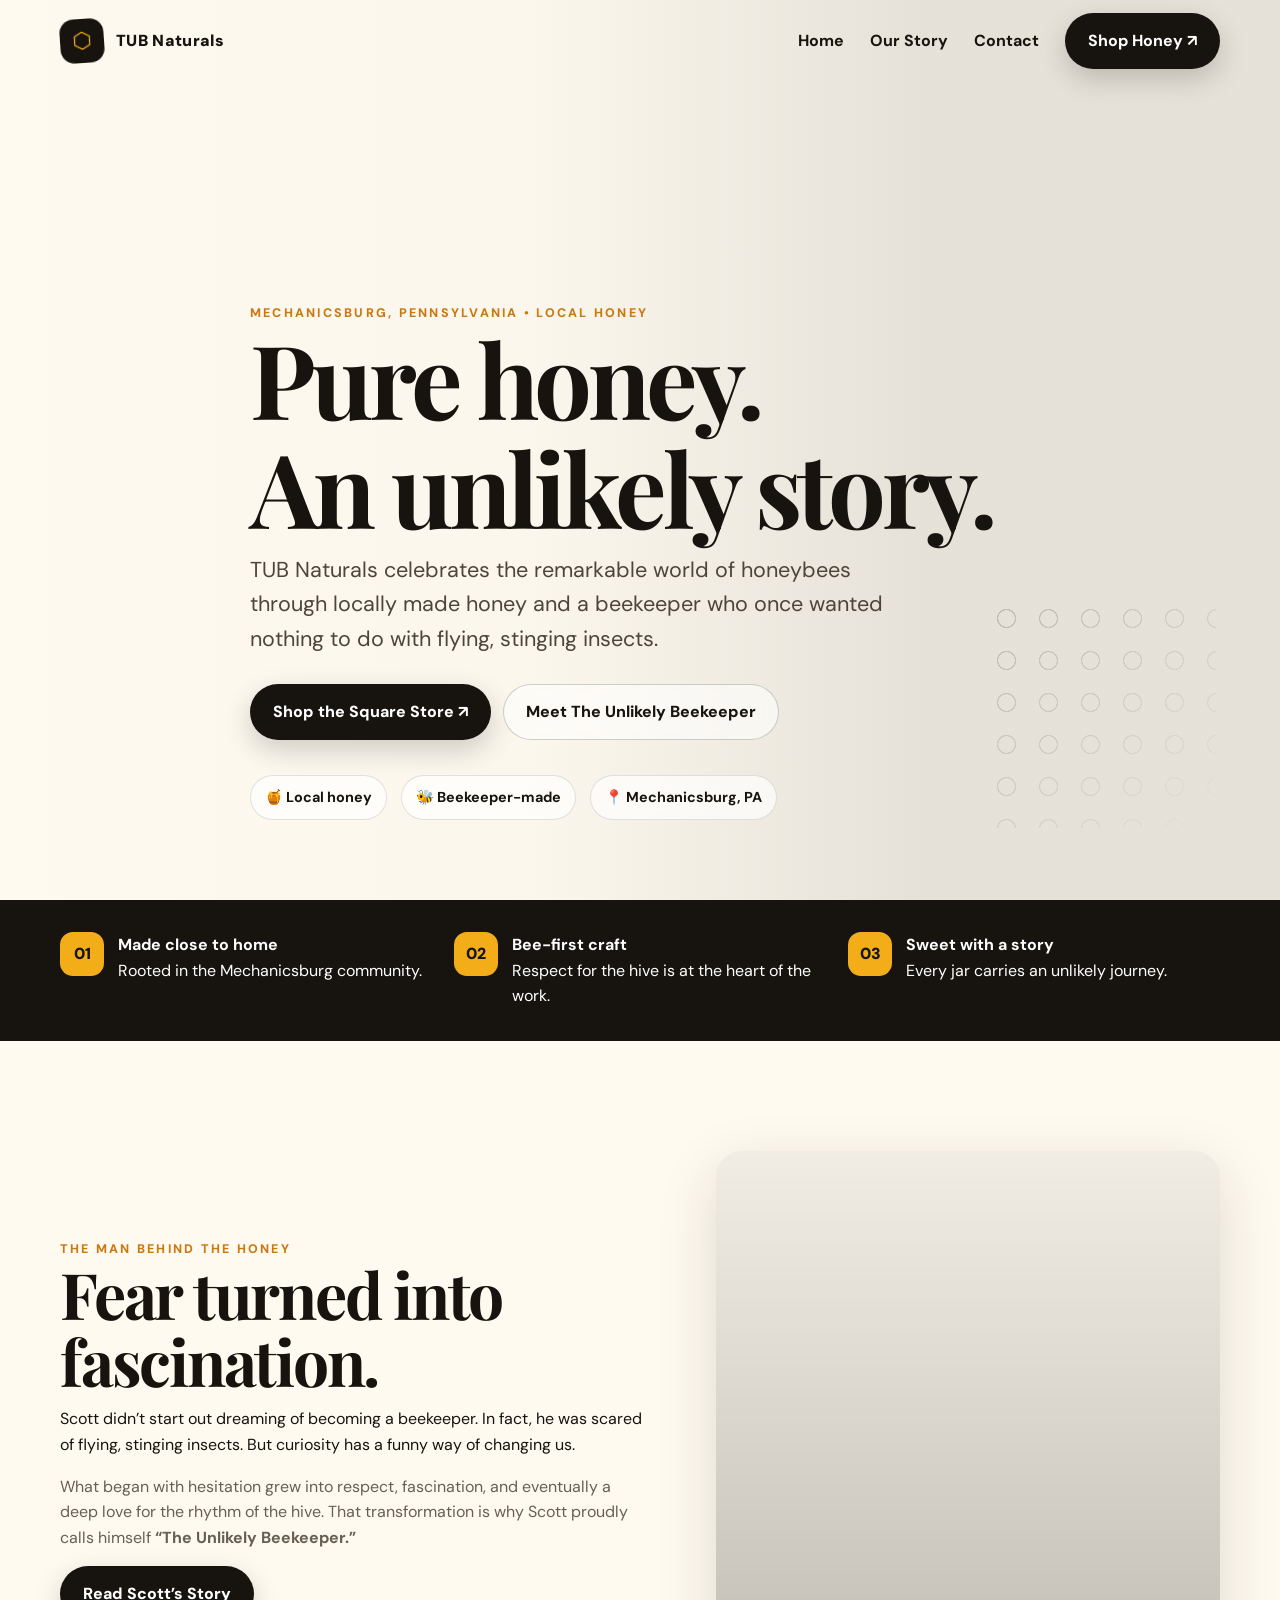
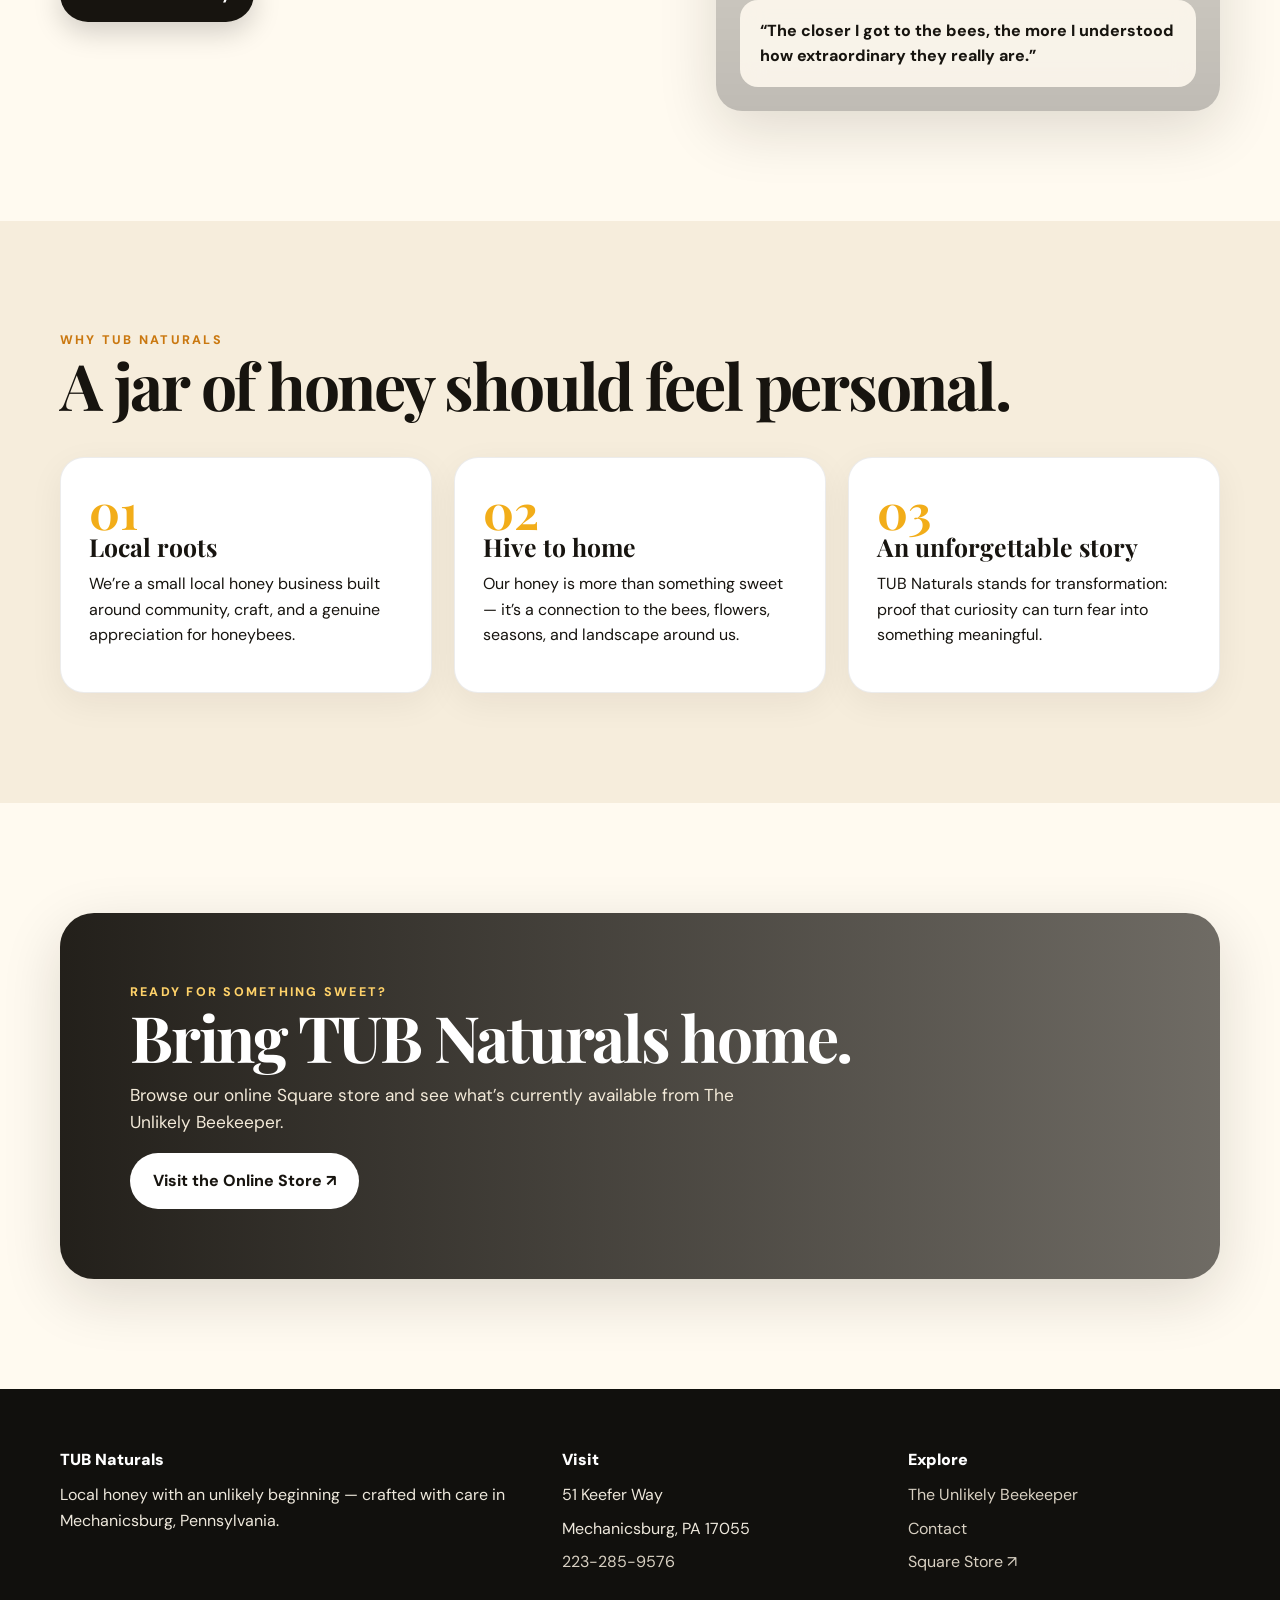
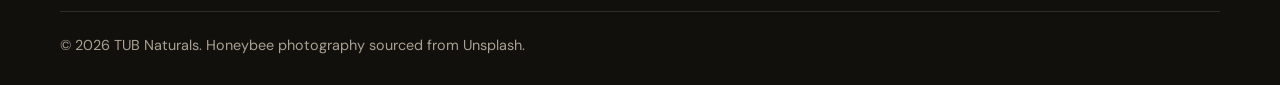
==== index.html @ 87e15d3e "Add files via upload" ====
<!doctype html>
<html lang="en">
<head>
  <meta charset="utf-8">
  <meta name="viewport" content="width=device-width, initial-scale=1">
  <meta name="description" content="TUB Naturals — local honey from Mechanicsburg, Pennsylvania, made by Scott, The Unlikely Beekeeper.">
  <title>TUB Naturals | Local Honey, Unlikely Story</title>
  <link rel="stylesheet" href="styles.css">
</head>
<body>

<header class="site-header">
  <div class="container nav">
    <a class="brand" href="index.html" aria-label="TUB Naturals home">
      <span class="brand-mark">⬡</span>
      <span>TUB Naturals</span>
    </a>
    <button class="menu-btn" aria-label="Open navigation" aria-expanded="false">☰</button>
    <nav class="nav-links" aria-label="Main navigation">
      <a href="index.html">Home</a>
      <a href="about.html">Our Story</a>
      <a href="contact.html">Contact</a>
      <a class="btn btn-primary" href="https://tub-naturals.square.site/" target="_blank" rel="noopener">Shop Honey ↗</a>
    </nav>
  </div>
</header>

<main>
  <section class="hero">
    <div class="container hero-inner">
      <div class="eyebrow">Mechanicsburg, Pennsylvania • Local Honey</div>
      <h1>Pure honey.<br>An unlikely story.</h1>
      <p class="lead">TUB Naturals celebrates the remarkable world of honeybees through locally made honey and a beekeeper who once wanted nothing to do with flying, stinging insects.</p>
      <div class="hero-actions">
        <a class="btn btn-primary" href="https://tub-naturals.square.site/" target="_blank" rel="noopener">Shop the Square Store ↗</a>
        <a class="btn btn-ghost" href="about.html">Meet The Unlikely Beekeeper</a>
      </div>
      <div class="badge-row">
        <span class="badge">🍯 Local honey</span>
        <span class="badge">🐝 Beekeeper-made</span>
        <span class="badge">📍 Mechanicsburg, PA</span>
      </div>
    </div>
  </section>

  <section class="feature-strip">
    <div class="container">
      <div class="feature"><div class="feature-icon">01</div><div><strong>Made close to home</strong><br><span>Rooted in the Mechanicsburg community.</span></div></div>
      <div class="feature"><div class="feature-icon">02</div><div><strong>Bee-first craft</strong><br><span>Respect for the hive is at the heart of the work.</span></div></div>
      <div class="feature"><div class="feature-icon">03</div><div><strong>Sweet with a story</strong><br><span>Every jar carries an unlikely journey.</span></div></div>
    </div>
  </section>

  <section class="section">
    <div class="container grid-2">
      <div class="reveal">
        <div class="eyebrow">The man behind the honey</div>
        <h2>Fear turned into fascination.</h2>
        <p>Scott didn’t start out dreaming of becoming a beekeeper. In fact, he was scared of flying, stinging insects. But curiosity has a funny way of changing us.</p>
        <p class="muted">What began with hesitation grew into respect, fascination, and eventually a deep love for the rhythm of the hive. That transformation is why Scott proudly calls himself <strong>“The Unlikely Beekeeper.”</strong></p>
        <a class="btn btn-primary" href="about.html">Read Scott’s Story</a>
      </div>
      <div class="story-card reveal">
        <div class="caption">“The closer I got to the bees, the more I understood how extraordinary they really are.”</div>
      </div>
    </div>
  </section>

  <section class="section honeycomb-bg">
    <div class="container">
      <div class="eyebrow">Why TUB Naturals</div>
      <h2 class="reveal">A jar of honey should feel personal.</h2>
      <div class="cards">
        <article class="card reveal"><div class="num">01</div><h3>Local roots</h3><p>We’re a small local honey business built around community, craft, and a genuine appreciation for honeybees.</p></article>
        <article class="card reveal"><div class="num">02</div><h3>Hive to home</h3><p>Our honey is more than something sweet — it’s a connection to the bees, flowers, seasons, and landscape around us.</p></article>
        <article class="card reveal"><div class="num">03</div><h3>An unforgettable story</h3><p>TUB Naturals stands for transformation: proof that curiosity can turn fear into something meaningful.</p></article>
      </div>
    </div>
  </section>

  <section class="section">
    <div class="container">
      <div class="cta reveal">
        <div class="eyebrow" style="color:#ffd269">Ready for something sweet?</div>
        <h2>Bring TUB Naturals home.</h2>
        <p>Browse our online Square store and see what’s currently available from The Unlikely Beekeeper.</p>
        <a class="btn btn-light" href="https://tub-naturals.square.site/" target="_blank" rel="noopener">Visit the Online Store ↗</a>
      </div>
    </div>
  </section>
</main>

<footer class="site-footer">
  <div class="container">
    <div class="footer-grid">
      <div>
        <div class="footer-title">TUB Naturals</div>
        <p>Local honey with an unlikely beginning — crafted with care in Mechanicsburg, Pennsylvania.</p>
      </div>
      <div>
        <div class="footer-title">Visit</div>
        <div class="footer-links">
          <span>51 Keefer Way</span>
          <span>Mechanicsburg, PA 17055</span>
          <a href="tel:+12232859576">223-285-9576</a>
        </div>
      </div>
      <div>
        <div class="footer-title">Explore</div>
        <div class="footer-links">
          <a href="about.html">The Unlikely Beekeeper</a>
          <a href="contact.html">Contact</a>
          <a href="https://tub-naturals.square.site/" target="_blank" rel="noopener">Square Store ↗</a>
        </div>
      </div>
    </div>
    <div class="copyright">© 2026 TUB Naturals. Honeybee photography sourced from Unsplash.</div>
  </div>
</footer>

<script src="script.js"></script>
</body>
</html>
---- styles.css ----
@import url('https://fonts.googleapis.com/css2?family=DM+Sans:wght@400;500;600;700&family=Playfair+Display:wght@600;700&display=swap');

:root{
  --ink:#17140f;
  --cream:#fffaf0;
  --honey:#f2ad19;
  --honey-deep:#ca7810;
  --gold:#e5a11d;
  --sage:#66735a;
  --paper:#f6eddc;
  --white:#ffffff;
  --shadow:0 18px 60px rgba(31,21,7,.14);
  --radius:26px;
}
*{box-sizing:border-box}
html{scroll-behavior:smooth}
body{
  margin:0;
  font-family:"DM Sans",system-ui,-apple-system,Segoe UI,sans-serif;
  color:var(--ink);
  background:var(--cream);
  line-height:1.6;
}
img{max-width:100%;display:block}
a{color:inherit}
.container{width:min(1160px,calc(100% - 40px));margin-inline:auto}
.eyebrow{
  text-transform:uppercase;
  letter-spacing:.18em;
  font-size:.78rem;
  font-weight:800;
  color:var(--honey-deep);
}
h1,h2,h3{
  font-family:"Playfair Display",Georgia,serif;
  line-height:1.06;
  margin:0 0 .7rem;
}
h1{font-size:clamp(3.2rem,8vw,7rem);letter-spacing:-.045em}
h2{font-size:clamp(2.2rem,5vw,4.4rem);letter-spacing:-.035em}
h3{font-size:1.55rem}
p{margin:0 0 1rem}
.muted{color:#675f53}
.btn{
  display:inline-flex;
  align-items:center;
  justify-content:center;
  gap:.6rem;
  text-decoration:none;
  padding:14px 22px;
  border-radius:999px;
  font-weight:800;
  transition:.25s ease;
  border:1px solid transparent;
}
.btn:hover{transform:translateY(-2px)}
.btn-primary{background:var(--ink);color:#fff;box-shadow:0 10px 28px rgba(0,0,0,.18)}
.btn-primary:hover{background:#000}
.btn-ghost{border-color:rgba(23,20,15,.2);background:rgba(255,255,255,.58);backdrop-filter:blur(8px)}
.btn-light{background:#fff;color:var(--ink)}
.site-header{
  position:fixed;
  inset:0 0 auto 0;
  z-index:50;
  transition:.25s ease;
}
.site-header.scrolled{
  background:rgba(255,250,240,.9);
  backdrop-filter:blur(14px);
  box-shadow:0 8px 30px rgba(0,0,0,.08);
}
.nav{
  min-height:82px;
  display:flex;
  align-items:center;
  justify-content:space-between;
  gap:24px;
}
.brand{
  display:flex;
  align-items:center;
  gap:12px;
  text-decoration:none;
  font-weight:900;
  letter-spacing:.02em;
}
.brand-mark{
  width:44px;height:44px;border-radius:14px;
  background:var(--ink);
  color:var(--honey);
  display:grid;place-items:center;
  font-size:22px;
  transform:rotate(-4deg);
}
.nav-links{display:flex;align-items:center;gap:26px}
.nav-links a{text-decoration:none;font-weight:700}
.menu-btn{
  display:none;border:0;background:var(--ink);color:#fff;
  width:44px;height:44px;border-radius:14px;font-size:20px;
}
.hero{
  min-height:100svh;
  display:grid;
  align-items:end;
  position:relative;
  overflow:hidden;
  background:
    linear-gradient(90deg,rgba(255,250,240,.98) 0%,rgba(255,250,240,.88) 42%,rgba(255,250,240,.12) 72%),
    linear-gradient(0deg,rgba(23,20,15,.12),rgba(23,20,15,.12)),
    url("https://unsplash.com/photos/MLcEECeIzYk/download?force=true&w=1800") center/cover no-repeat;
}
.hero::after{
  content:"";
  position:absolute;inset:auto 5% 8% auto;
  width:220px;aspect-ratio:1;
  opacity:.18;
  background:
    radial-gradient(circle at 25% 25%,transparent 18%,var(--ink) 19% 21%,transparent 22%) 0 0/42px 42px;
  mask-image:linear-gradient(135deg,#000,transparent);
}
.hero-inner{
  position:relative;z-index:2;
  padding:155px 0 80px;
  max-width:780px;
}
.hero .lead{font-size:clamp(1.1rem,2vw,1.35rem);max-width:640px;color:#4d453a}
.hero-actions{display:flex;flex-wrap:wrap;gap:12px;margin-top:28px}
.badge-row{display:flex;gap:14px;flex-wrap:wrap;margin-top:35px}
.badge{
  padding:10px 14px;border-radius:999px;
  background:rgba(255,255,255,.68);border:1px solid rgba(23,20,15,.12);
  backdrop-filter:blur(9px);font-weight:700;font-size:.9rem;
}
.section{padding:110px 0}
.section-tight{padding:78px 0}
.grid-2{display:grid;grid-template-columns:1.08fr .92fr;gap:64px;align-items:center}
.story-card{
  min-height:560px;border-radius:var(--radius);overflow:hidden;position:relative;box-shadow:var(--shadow);
  background:
    linear-gradient(0deg,rgba(0,0,0,.25),rgba(0,0,0,.05)),
    url("https://unsplash.com/photos/WKnE3gf_Y88/download?force=true&w=1400") center/cover no-repeat;
}
.story-card .caption{
  position:absolute;left:24px;right:24px;bottom:24px;
  background:rgba(255,250,240,.88);backdrop-filter:blur(12px);
  padding:18px 20px;border-radius:18px;font-weight:800;
}
.feature-strip{
  background:var(--ink);color:#fff;
  padding:32px 0;
}
.feature-strip .container{
  display:grid;grid-template-columns:repeat(3,1fr);gap:22px;
}
.feature{display:flex;gap:14px;align-items:flex-start}
.feature-icon{
  flex:0 0 44px;width:44px;height:44px;border-radius:13px;
  background:var(--honey);color:var(--ink);display:grid;place-items:center;font-weight:900;
}
.cards{display:grid;grid-template-columns:repeat(3,1fr);gap:22px;margin-top:38px}
.card{
  background:#fff;border:1px solid rgba(23,20,15,.08);
  border-radius:24px;padding:28px;box-shadow:0 10px 35px rgba(31,21,7,.06);
}
.card .num{font:700 3rem/1 "Playfair Display",serif;color:var(--honey)}
.cta{
  border-radius:34px;
  overflow:hidden;
  position:relative;
  color:#fff;
  background:
    linear-gradient(90deg,rgba(23,20,15,.95),rgba(23,20,15,.62)),
    url("https://unsplash.com/photos/jzUsWy2DEq4/download?force=true&w=1800") center/cover no-repeat;
  padding:70px;
  box-shadow:var(--shadow);
}
.cta p{max-width:650px;color:#f3ead9;font-size:1.08rem}
.contact-panel{
  display:grid;grid-template-columns:1fr 1fr;gap:26px;margin-top:34px
}
.contact-block{
  background:white;border-radius:22px;padding:26px;border:1px solid rgba(23,20,15,.08)
}
.contact-block a{text-decoration:none;font-weight:800}
.page-hero{
  padding:180px 0 90px;
  background:
    linear-gradient(90deg,rgba(255,250,240,.97),rgba(255,250,240,.72)),
    url("https://unsplash.com/photos/ysoJX9zBbPM/download?force=true&w=1800") center/cover no-repeat;
}
.quote{
  font-family:"Playfair Display",serif;font-size:clamp(1.8rem,4vw,3.3rem);line-height:1.2;
  padding-left:24px;border-left:5px solid var(--honey);
}
.timeline{display:grid;gap:18px;margin-top:28px}
.timeline-item{display:grid;grid-template-columns:72px 1fr;gap:18px}
.timeline-dot{
  width:56px;height:56px;border-radius:50%;background:var(--honey);
  display:grid;place-items:center;font-weight:900;
}
.site-footer{padding:58px 0 28px;background:#11100d;color:#eee8dc}
.footer-grid{display:grid;grid-template-columns:1.2fr .8fr .8fr;gap:34px}
.footer-title{font-weight:900;color:#fff;margin-bottom:10px}
.footer-links{display:grid;gap:8px}
.footer-links a{text-decoration:none;color:#d8d0c2}
.copyright{border-top:1px solid rgba(255,255,255,.12);margin-top:36px;padding-top:22px;color:#aaa091;font-size:.9rem}
.honeycomb-bg{
  background-color:var(--paper);
  background-image:
    radial-gradient(circle farthest-side at 0% 50%, transparent 23.5%, rgba(242,173,25,.12) 0 26.5%, transparent 0) 21px 30px,
    radial-gradient(circle farthest-side at 0% 50%, transparent 24%, rgba(242,173,25,.12) 0 27%, transparent 0) 19px 30px,
    linear-gradient(rgba(242,173,25,.12) 14%, transparent 0, transparent 85%, rgba(242,173,25,.12) 0) 0 0,
    linear-gradient(150deg, rgba(242,173,25,.12) 24%, transparent 0, transparent 76%, rgba(242,173,25,.12) 0) 0 0,
    linear-gradient(30deg, rgba(242,173,25,.12) 24%, transparent 0, transparent 76%, rgba(242,173,25,.12) 0) 0 0;
  background-size:40px 70px;
}
.reveal{opacity:0;transform:translateY(18px);transition:.65s ease}
.reveal.visible{opacity:1;transform:none}
@media (max-width:850px){
  .menu-btn{display:block}
  .nav-links{
    position:absolute;top:72px;left:20px;right:20px;
    display:none;flex-direction:column;align-items:stretch;gap:8px;
    padding:18px;background:rgba(255,250,240,.97);border-radius:20px;
    box-shadow:var(--shadow);
  }
  .nav-links.open{display:flex}
  .nav-links .btn{text-align:center}
  .grid-2,.contact-panel,.footer-grid{grid-template-columns:1fr}
  .feature-strip .container,.cards{grid-template-columns:1fr}
  .hero{
    background:
      linear-gradient(0deg,rgba(255,250,240,.98) 0%,rgba(255,250,240,.84) 48%,rgba(255,250,240,.18) 100%),
      url("https://unsplash.com/photos/MLcEECeIzYk/download?force=true&w=1400") center/cover no-repeat;
  }
  .hero-inner{padding-bottom:48px}
  .story-card{min-height:440px}
  .cta{padding:42px 28px}
}
@media (prefers-reduced-motion:reduce){
  *{scroll-behavior:auto!important;transition:none!important}
  .reveal{opacity:1;transform:none}
}
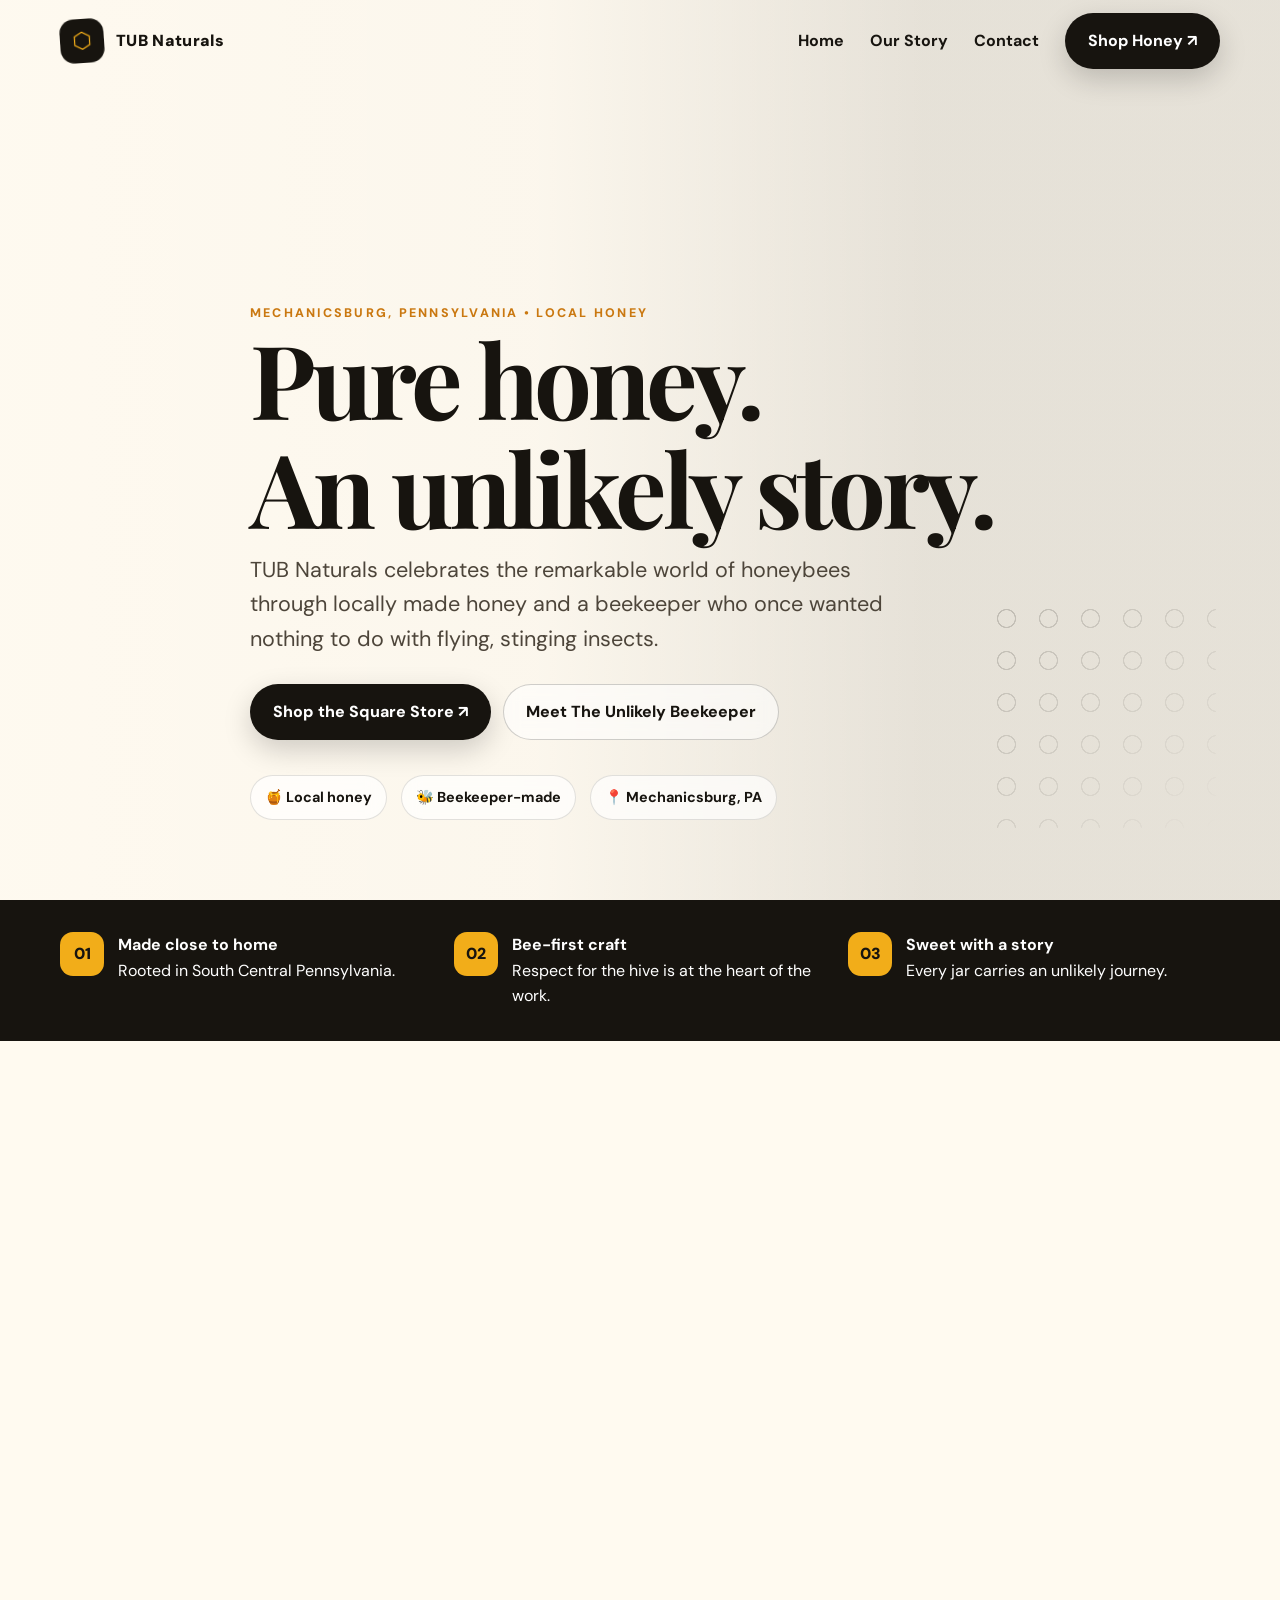
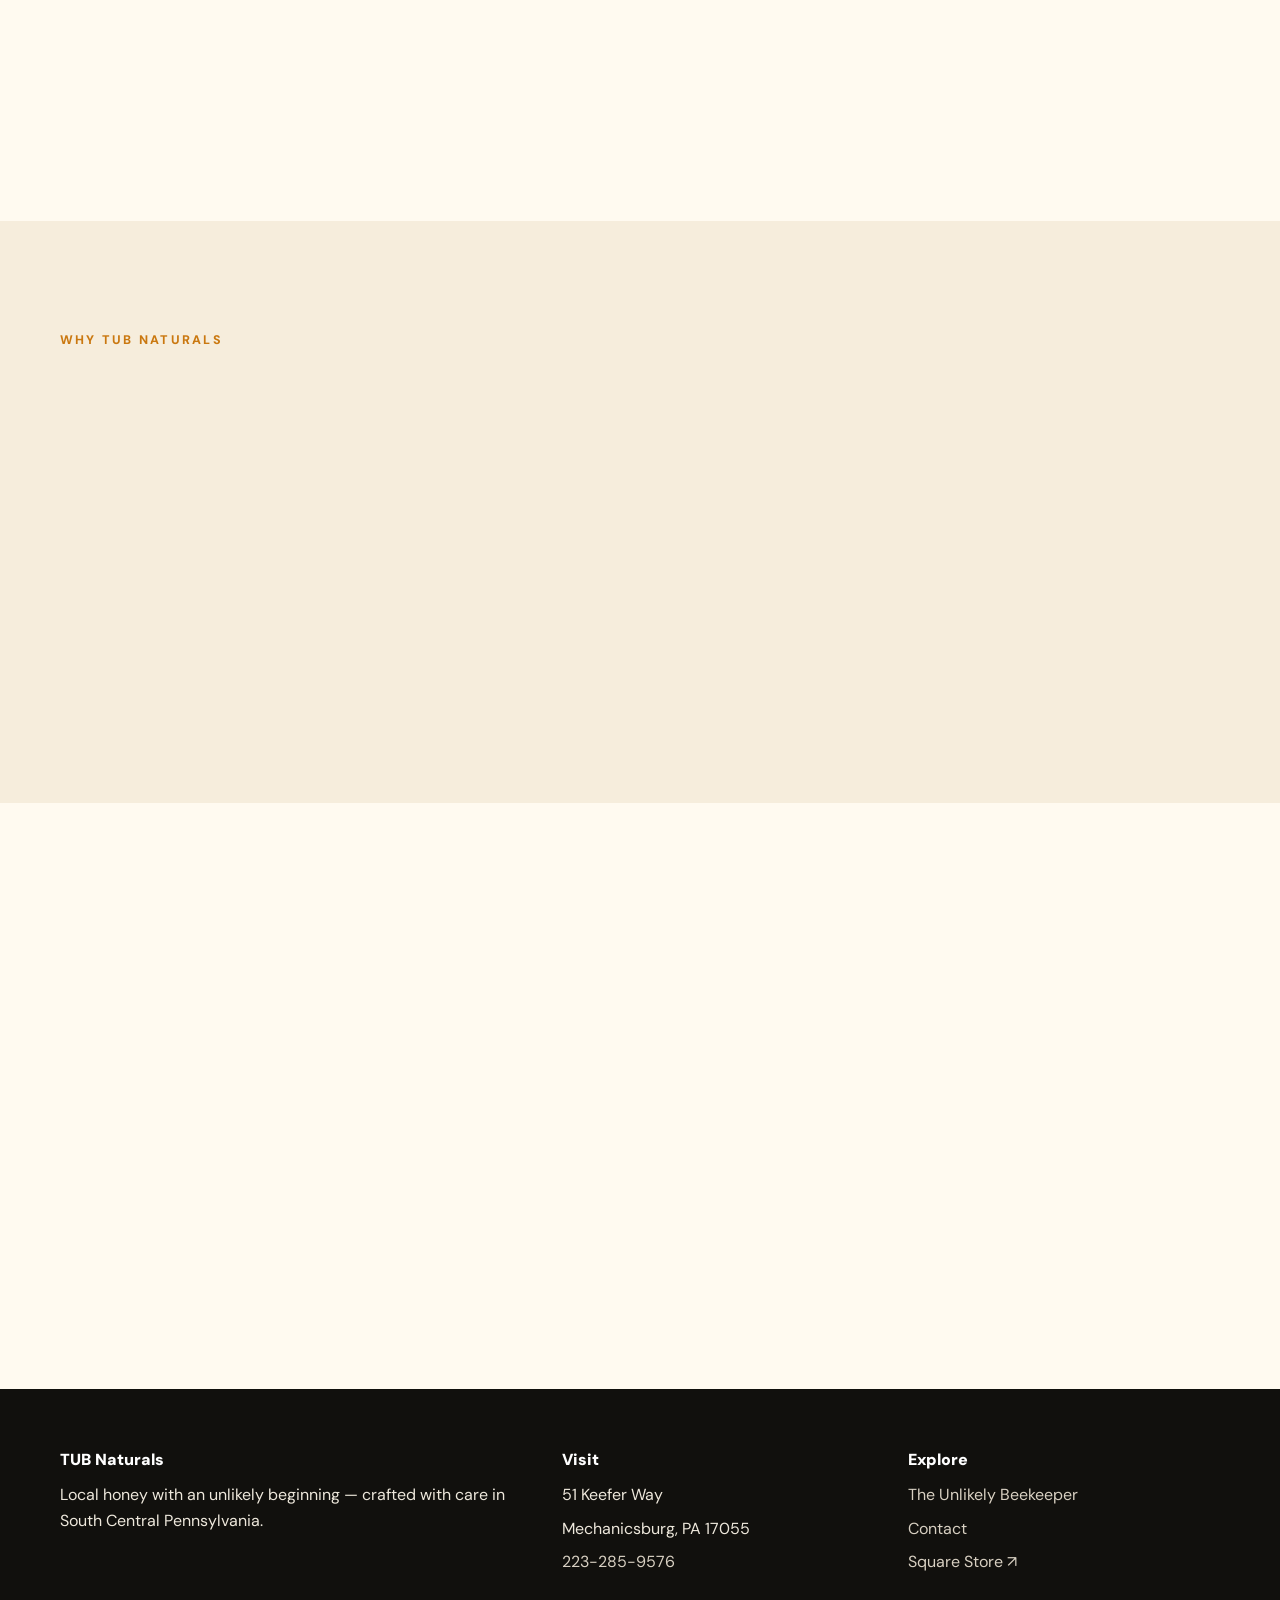
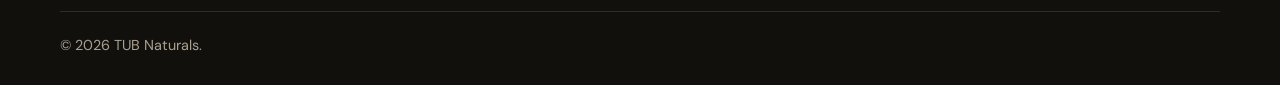
==== commit 350a5b6e: "Add files via upload" ====
--- a/index.html
+++ b/index.html
@@ -1,15 +1,4 @@
-<!doctype html>
-<html lang="en">
-<head>
-  <meta charset="utf-8">
-  <meta name="viewport" content="width=device-width, initial-scale=1">
-  <meta name="description" content="TUB Naturals — local honey from Mechanicsburg, Pennsylvania, made by Scott, The Unlikely Beekeeper.">
-  <title>TUB Naturals | Local Honey, Unlikely Story</title>
-  <link rel="stylesheet" href="styles.css">
-</head>
-<body>
-
-<header class="site-header">
+<head><meta charset="utf-8"><meta name="viewport" content="width=device-width, initial-scale=1"><meta name="description" content="TUB Naturals — local honey from Mechanicsburg, Pennsylvania, made by Scott, The Unlikely Beekeeper."><title>TUB Naturals | Local Honey, Unlikely Story</title><link rel="stylesheet" href="styles.css"></head><body><header class="site-header">
   <div class="container nav">
     <a class="brand" href="index.html" aria-label="TUB Naturals home">
       <span class="brand-mark">⬡</span>
@@ -23,9 +12,7 @@
       <a class="btn btn-primary" href="https://tub-naturals.square.site/" target="_blank" rel="noopener">Shop Honey ↗</a>
     </nav>
   </div>
-</header>
-
-<main>
+</header><main>
   <section class="hero">
     <div class="container hero-inner">
       <div class="eyebrow">Mechanicsburg, Pennsylvania • Local Honey</div>
@@ -45,7 +32,7 @@
 
   <section class="feature-strip">
     <div class="container">
-      <div class="feature"><div class="feature-icon">01</div><div><strong>Made close to home</strong><br><span>Rooted in the Mechanicsburg community.</span></div></div>
+      <div class="feature"><div class="feature-icon">01</div><div><strong>Made close to home</strong><br><span>Rooted in South Central Pennsylvania.</span></div></div>
       <div class="feature"><div class="feature-icon">02</div><div><strong>Bee-first craft</strong><br><span>Respect for the hive is at the heart of the work.</span></div></div>
       <div class="feature"><div class="feature-icon">03</div><div><strong>Sweet with a story</strong><br><span>Every jar carries an unlikely journey.</span></div></div>
     </div>
@@ -88,14 +75,12 @@
       </div>
     </div>
   </section>
-</main>
-
-<footer class="site-footer">
+</main><footer class="site-footer">
   <div class="container">
     <div class="footer-grid">
       <div>
         <div class="footer-title">TUB Naturals</div>
-        <p>Local honey with an unlikely beginning — crafted with care in Mechanicsburg, Pennsylvania.</p>
+        <p>Local honey with an unlikely beginning — crafted with care in South Central Pennsylvania.</p>
       </div>
       <div>
         <div class="footer-title">Visit</div>
@@ -114,10 +99,6 @@
         </div>
       </div>
     </div>
-    <div class="copyright">© 2026 TUB Naturals. Honeybee photography sourced from Unsplash.</div>
+    <div class="copyright">© 2026 TUB Naturals.</div>
   </div>
-</footer>
-
-<script src="script.js"></script>
-</body>
-</html>+</footer></body>
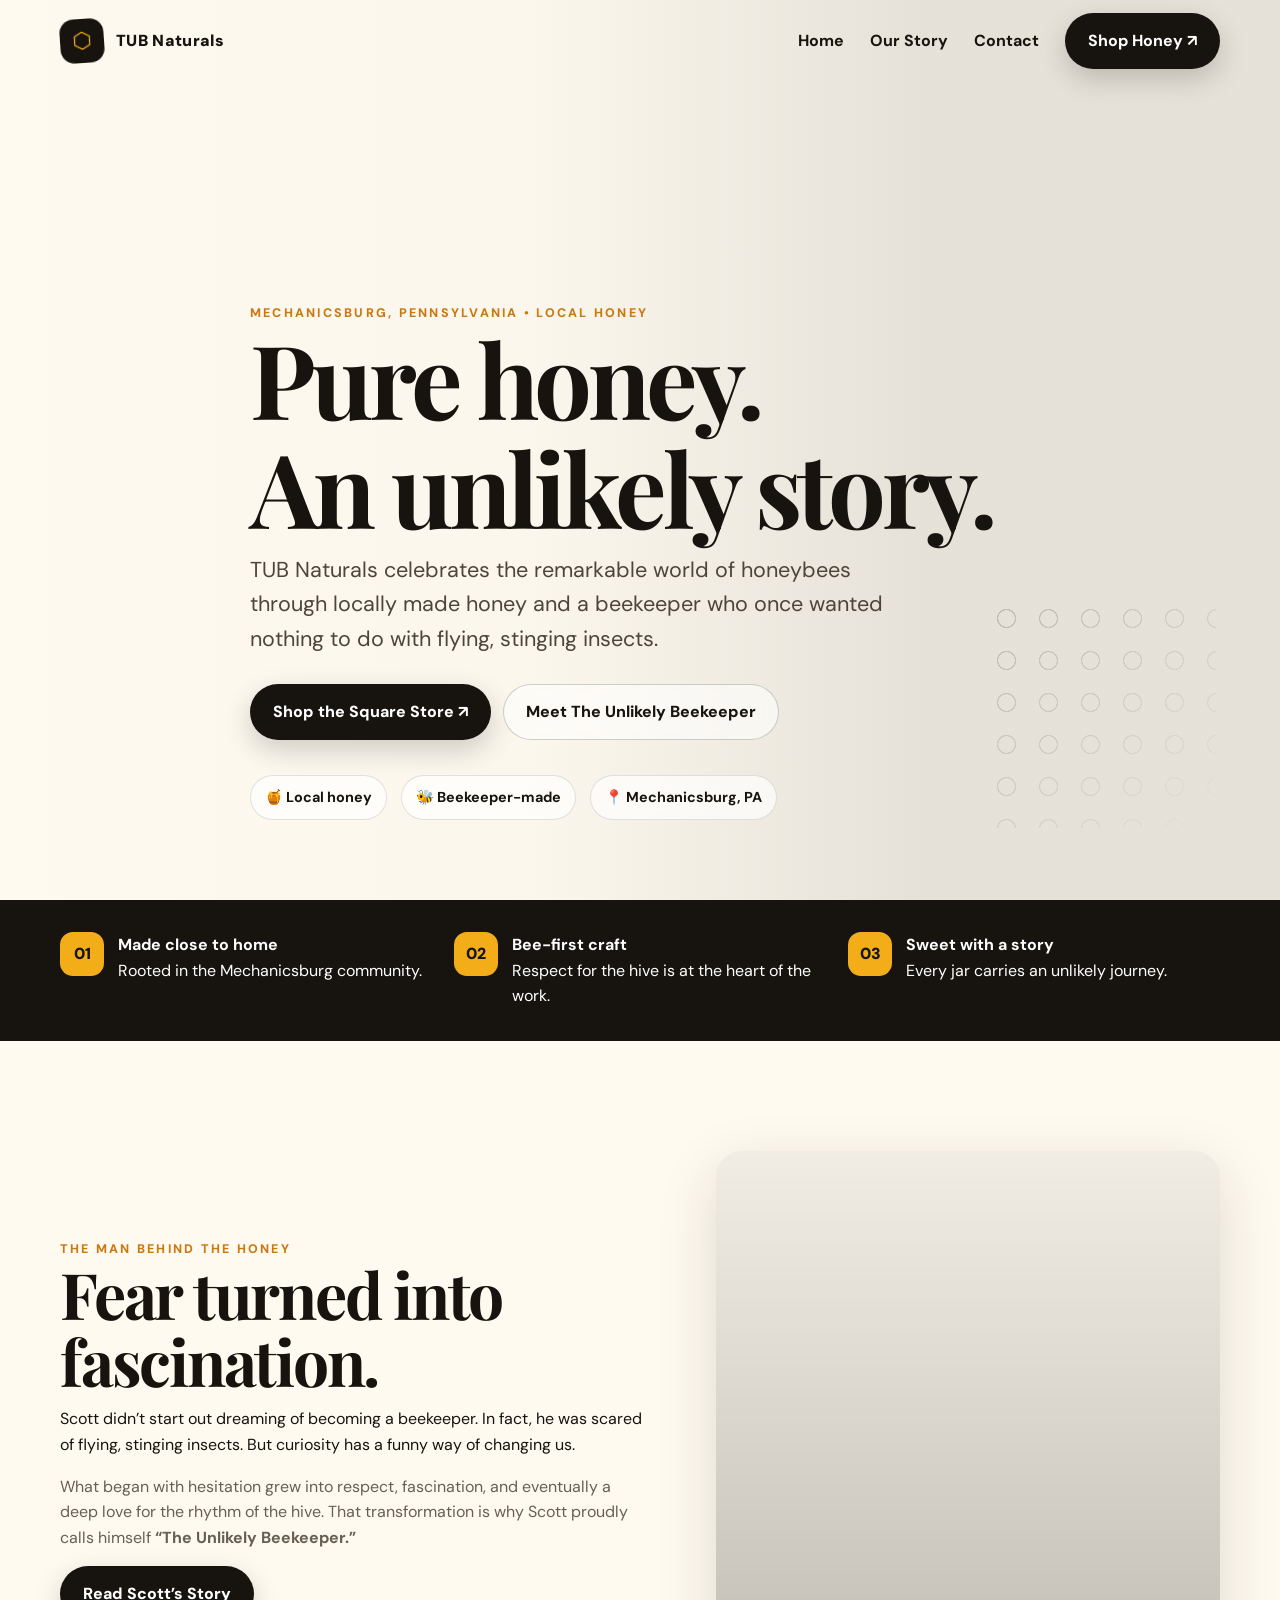
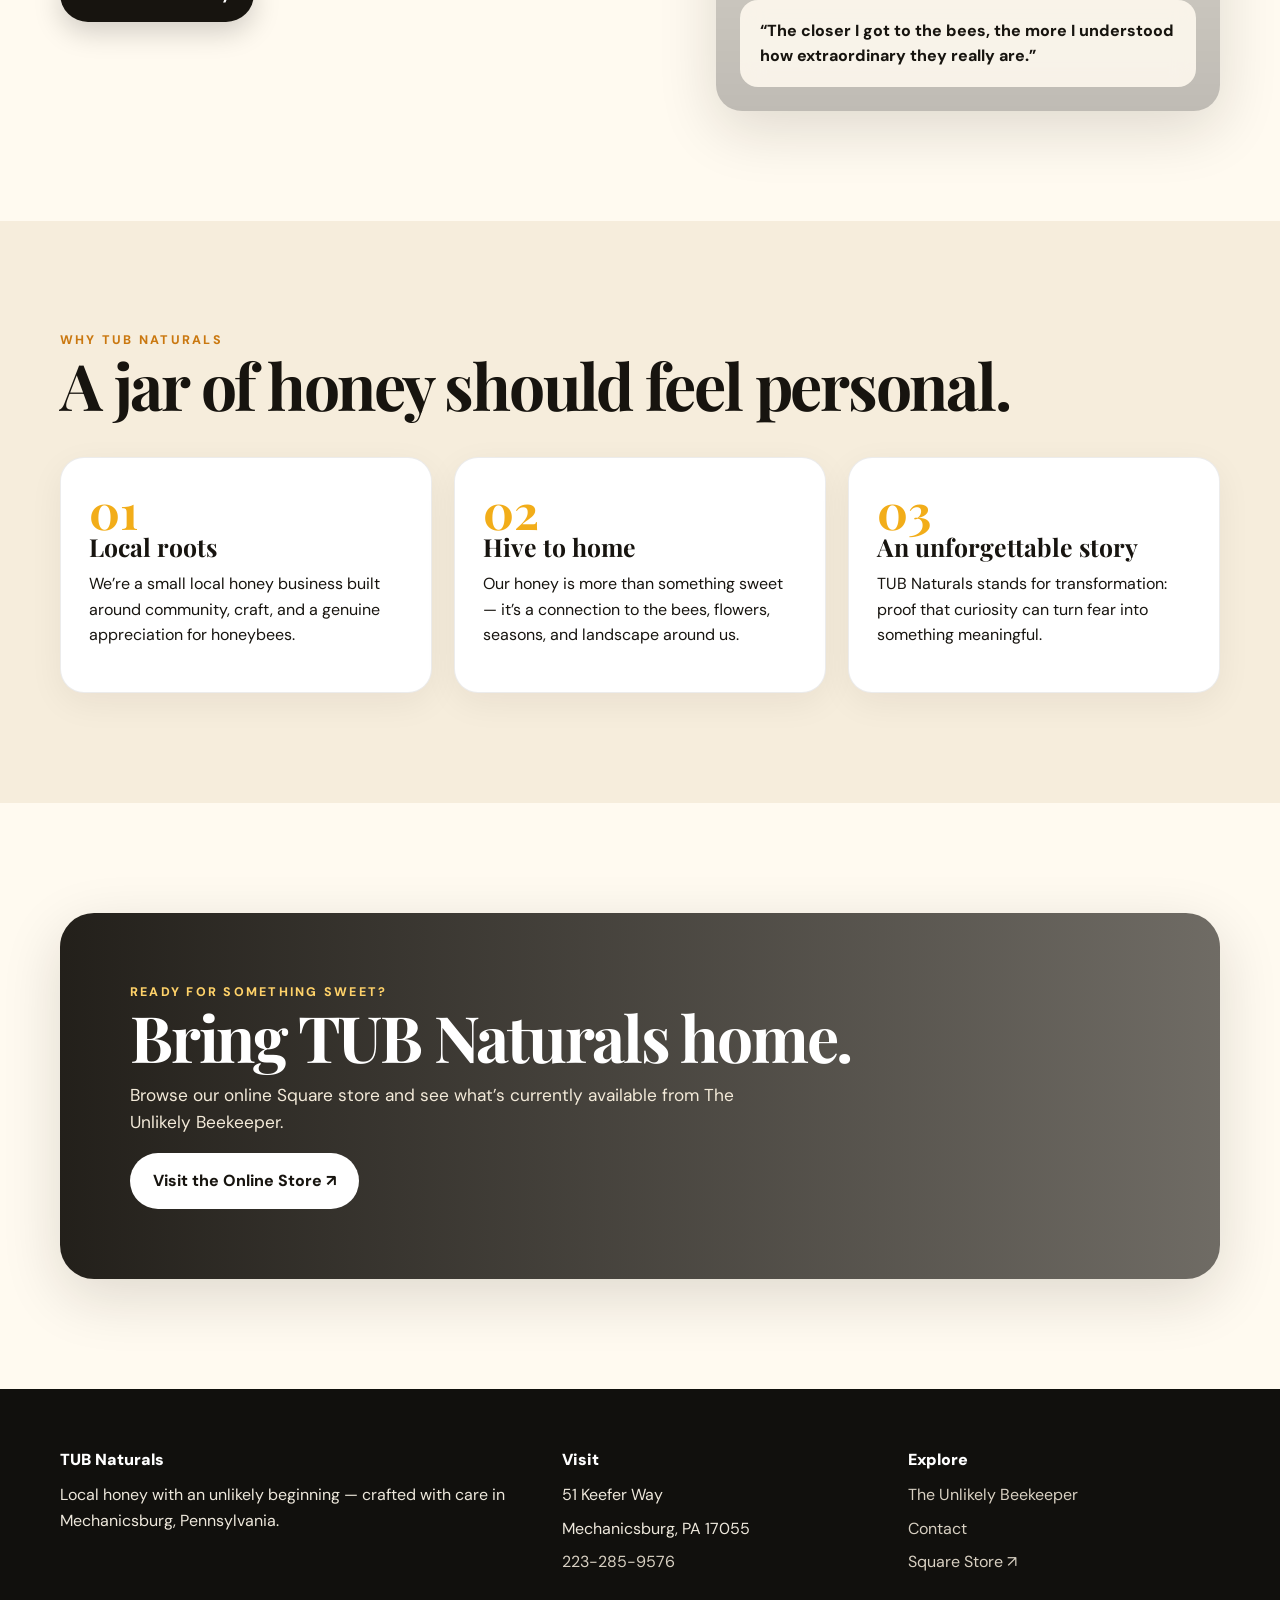
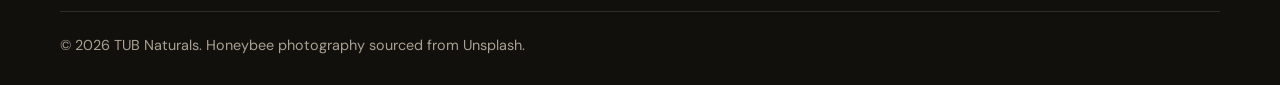
==== commit 8147e10d: "Add files via upload" ====
--- a/index.html
+++ b/index.html
@@ -1,4 +1,15 @@
-<head><meta charset="utf-8"><meta name="viewport" content="width=device-width, initial-scale=1"><meta name="description" content="TUB Naturals — local honey from Mechanicsburg, Pennsylvania, made by Scott, The Unlikely Beekeeper."><title>TUB Naturals | Local Honey, Unlikely Story</title><link rel="stylesheet" href="styles.css"></head><body><header class="site-header">
+<!doctype html>
+<html lang="en">
+<head>
+  <meta charset="utf-8">
+  <meta name="viewport" content="width=device-width, initial-scale=1">
+  <meta name="description" content="TUB Naturals — local honey from Mechanicsburg, Pennsylvania, made by Scott, The Unlikely Beekeeper.">
+  <title>TUB Naturals | Local Honey, Unlikely Story</title>
+  <link rel="stylesheet" href="styles.css">
+</head>
+<body>
+
+<header class="site-header">
   <div class="container nav">
     <a class="brand" href="index.html" aria-label="TUB Naturals home">
       <span class="brand-mark">⬡</span>
@@ -12,7 +23,9 @@
       <a class="btn btn-primary" href="https://tub-naturals.square.site/" target="_blank" rel="noopener">Shop Honey ↗</a>
     </nav>
   </div>
-</header><main>
+</header>
+
+<main>
   <section class="hero">
     <div class="container hero-inner">
       <div class="eyebrow">Mechanicsburg, Pennsylvania • Local Honey</div>
@@ -32,7 +45,7 @@
 
   <section class="feature-strip">
     <div class="container">
-      <div class="feature"><div class="feature-icon">01</div><div><strong>Made close to home</strong><br><span>Rooted in South Central Pennsylvania.</span></div></div>
+      <div class="feature"><div class="feature-icon">01</div><div><strong>Made close to home</strong><br><span>Rooted in the Mechanicsburg community.</span></div></div>
       <div class="feature"><div class="feature-icon">02</div><div><strong>Bee-first craft</strong><br><span>Respect for the hive is at the heart of the work.</span></div></div>
       <div class="feature"><div class="feature-icon">03</div><div><strong>Sweet with a story</strong><br><span>Every jar carries an unlikely journey.</span></div></div>
     </div>
@@ -75,12 +88,14 @@
       </div>
     </div>
   </section>
-</main><footer class="site-footer">
+</main>
+
+<footer class="site-footer">
   <div class="container">
     <div class="footer-grid">
       <div>
         <div class="footer-title">TUB Naturals</div>
-        <p>Local honey with an unlikely beginning — crafted with care in South Central Pennsylvania.</p>
+        <p>Local honey with an unlikely beginning — crafted with care in Mechanicsburg, Pennsylvania.</p>
       </div>
       <div>
         <div class="footer-title">Visit</div>
@@ -99,6 +114,10 @@
         </div>
       </div>
     </div>
-    <div class="copyright">© 2026 TUB Naturals.</div>
+    <div class="copyright">© 2026 TUB Naturals. Honeybee photography sourced from Unsplash.</div>
   </div>
-</footer></body>+</footer>
+
+<script src="script.js"></script>
+</body>
+</html>
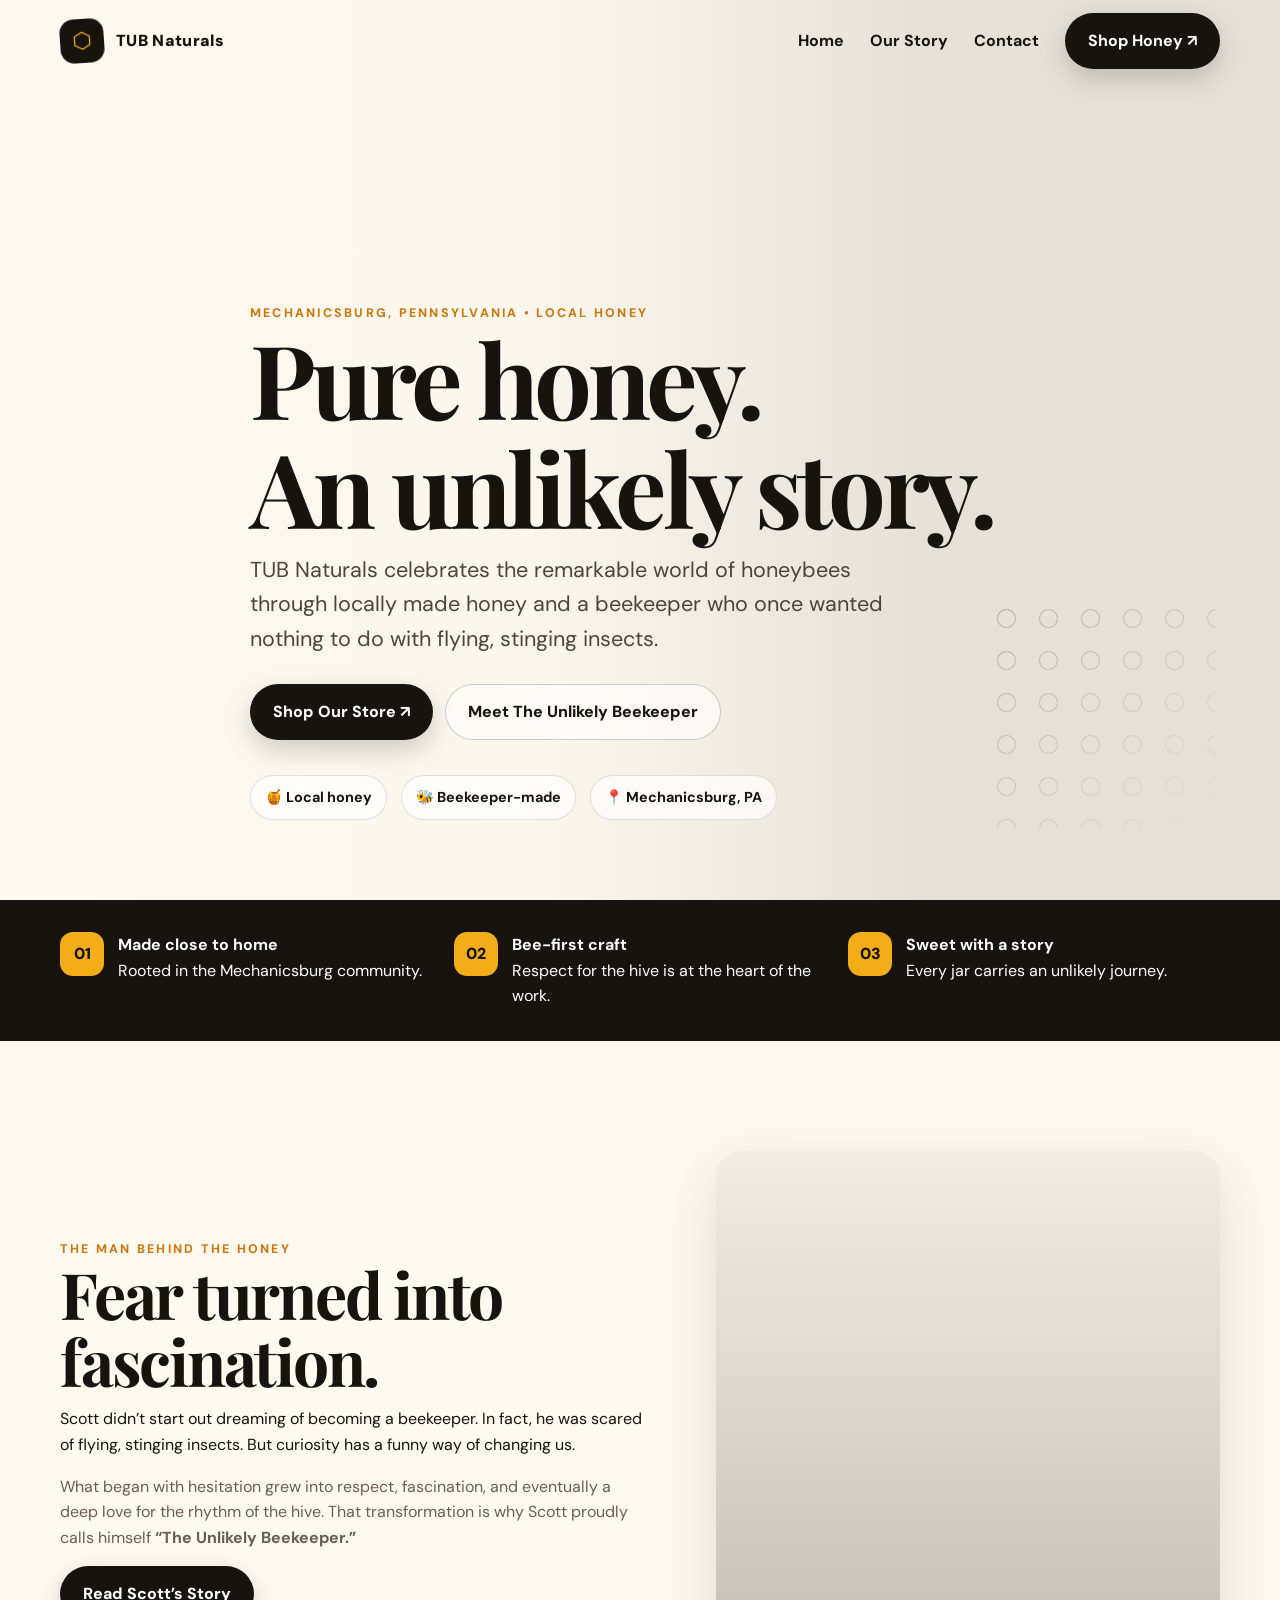
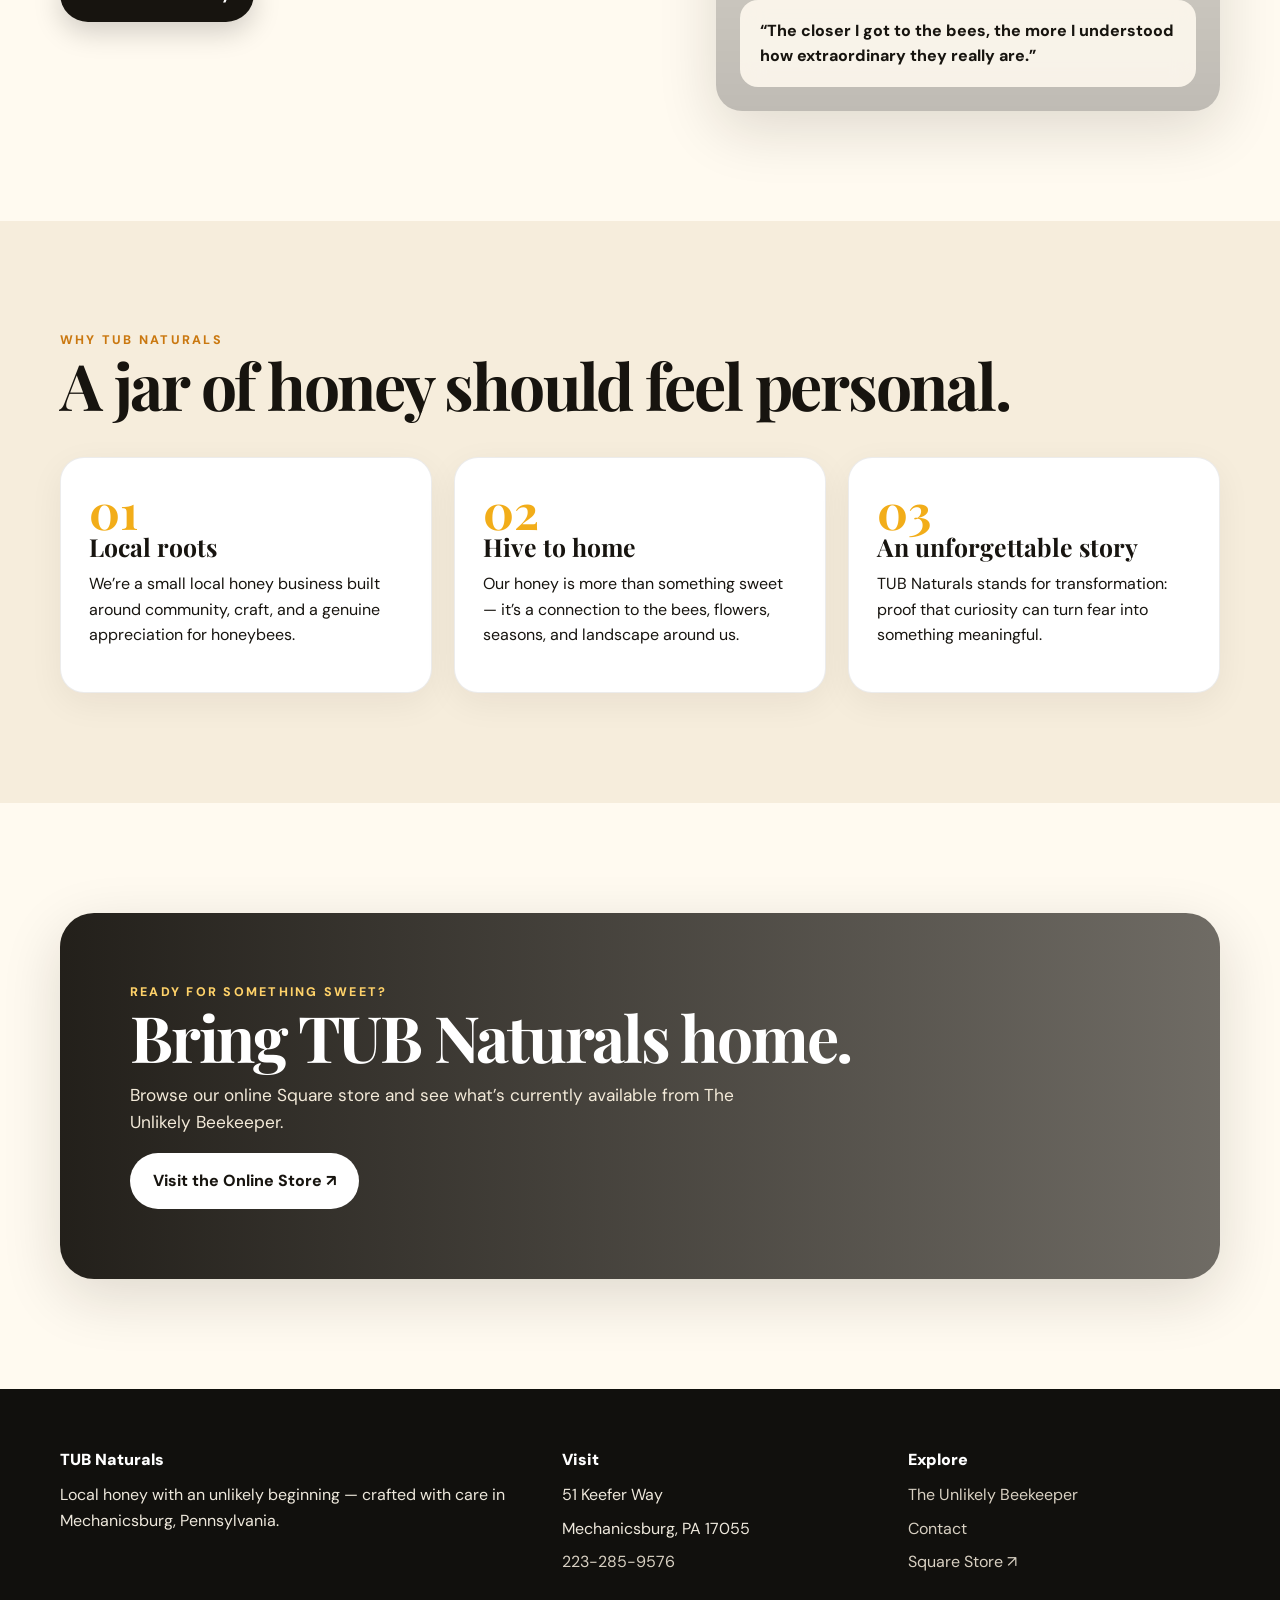
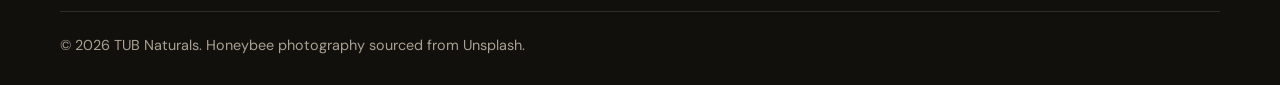
==== commit e24e8d10: "index.html" ====
--- a/index.html
+++ b/index.html
@@ -32,7 +32,7 @@
       <h1>Pure honey.<br>An unlikely story.</h1>
       <p class="lead">TUB Naturals celebrates the remarkable world of honeybees through locally made honey and a beekeeper who once wanted nothing to do with flying, stinging insects.</p>
       <div class="hero-actions">
-        <a class="btn btn-primary" href="https://tub-naturals.square.site/" target="_blank" rel="noopener">Shop the Square Store ↗</a>
+        <a class="btn btn-primary" href="https://tub-naturals.square.site/" target="_blank" rel="noopener">Shop Our Store ↗</a>
         <a class="btn btn-ghost" href="about.html">Meet The Unlikely Beekeeper</a>
       </div>
       <div class="badge-row">
@@ -120,4 +120,4 @@
 
 <script src="script.js"></script>
 </body>
-</html>+</html>
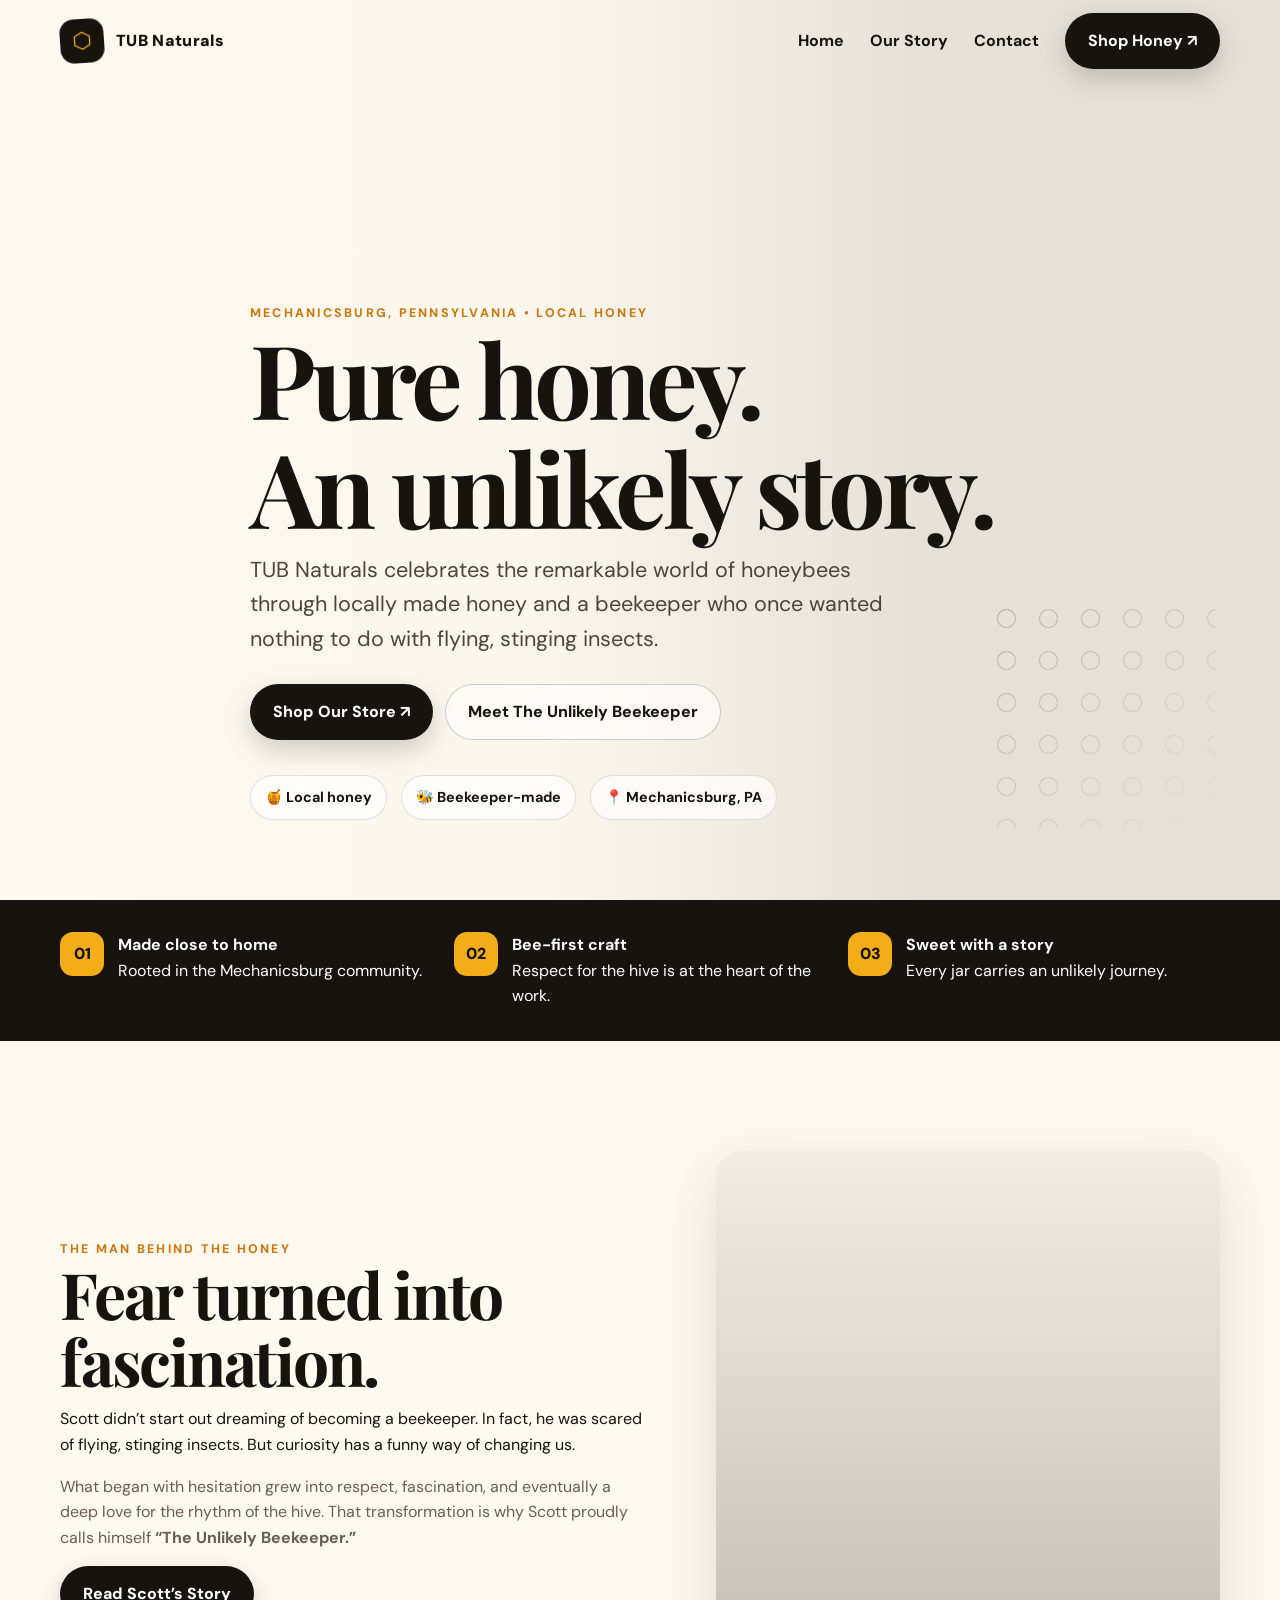
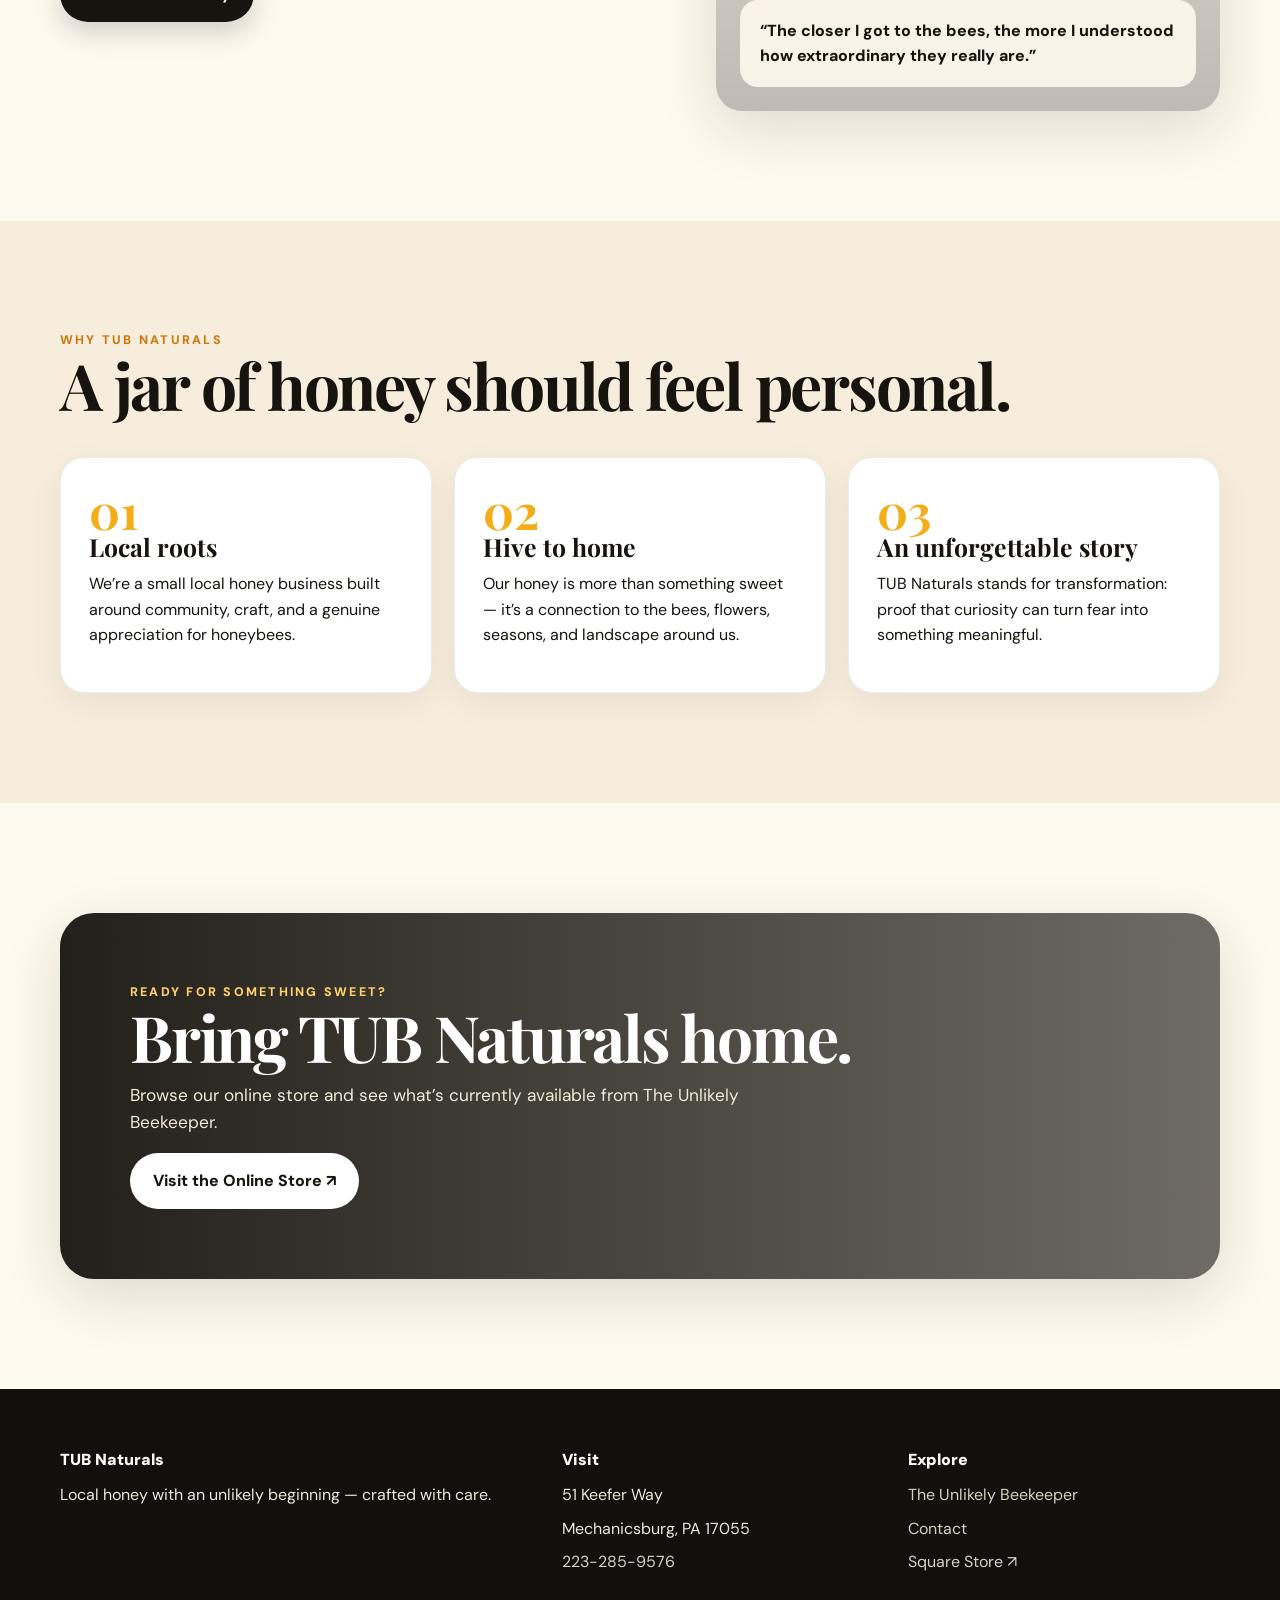
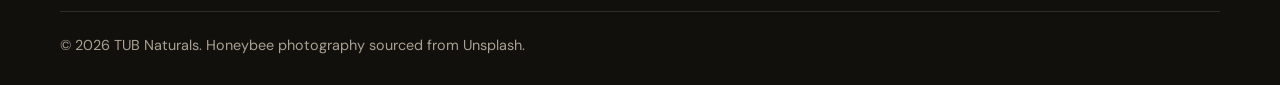
==== commit 8e30a0cc: "index.html" ====
--- a/index.html
+++ b/index.html
@@ -83,7 +83,7 @@
       <div class="cta reveal">
         <div class="eyebrow" style="color:#ffd269">Ready for something sweet?</div>
         <h2>Bring TUB Naturals home.</h2>
-        <p>Browse our online Square store and see what’s currently available from The Unlikely Beekeeper.</p>
+        <p>Browse our online store and see what’s currently available from The Unlikely Beekeeper.</p>
         <a class="btn btn-light" href="https://tub-naturals.square.site/" target="_blank" rel="noopener">Visit the Online Store ↗</a>
       </div>
     </div>
@@ -95,7 +95,7 @@
     <div class="footer-grid">
       <div>
         <div class="footer-title">TUB Naturals</div>
-        <p>Local honey with an unlikely beginning — crafted with care in Mechanicsburg, Pennsylvania.</p>
+        <p>Local honey with an unlikely beginning — crafted with care.</p>
       </div>
       <div>
         <div class="footer-title">Visit</div>
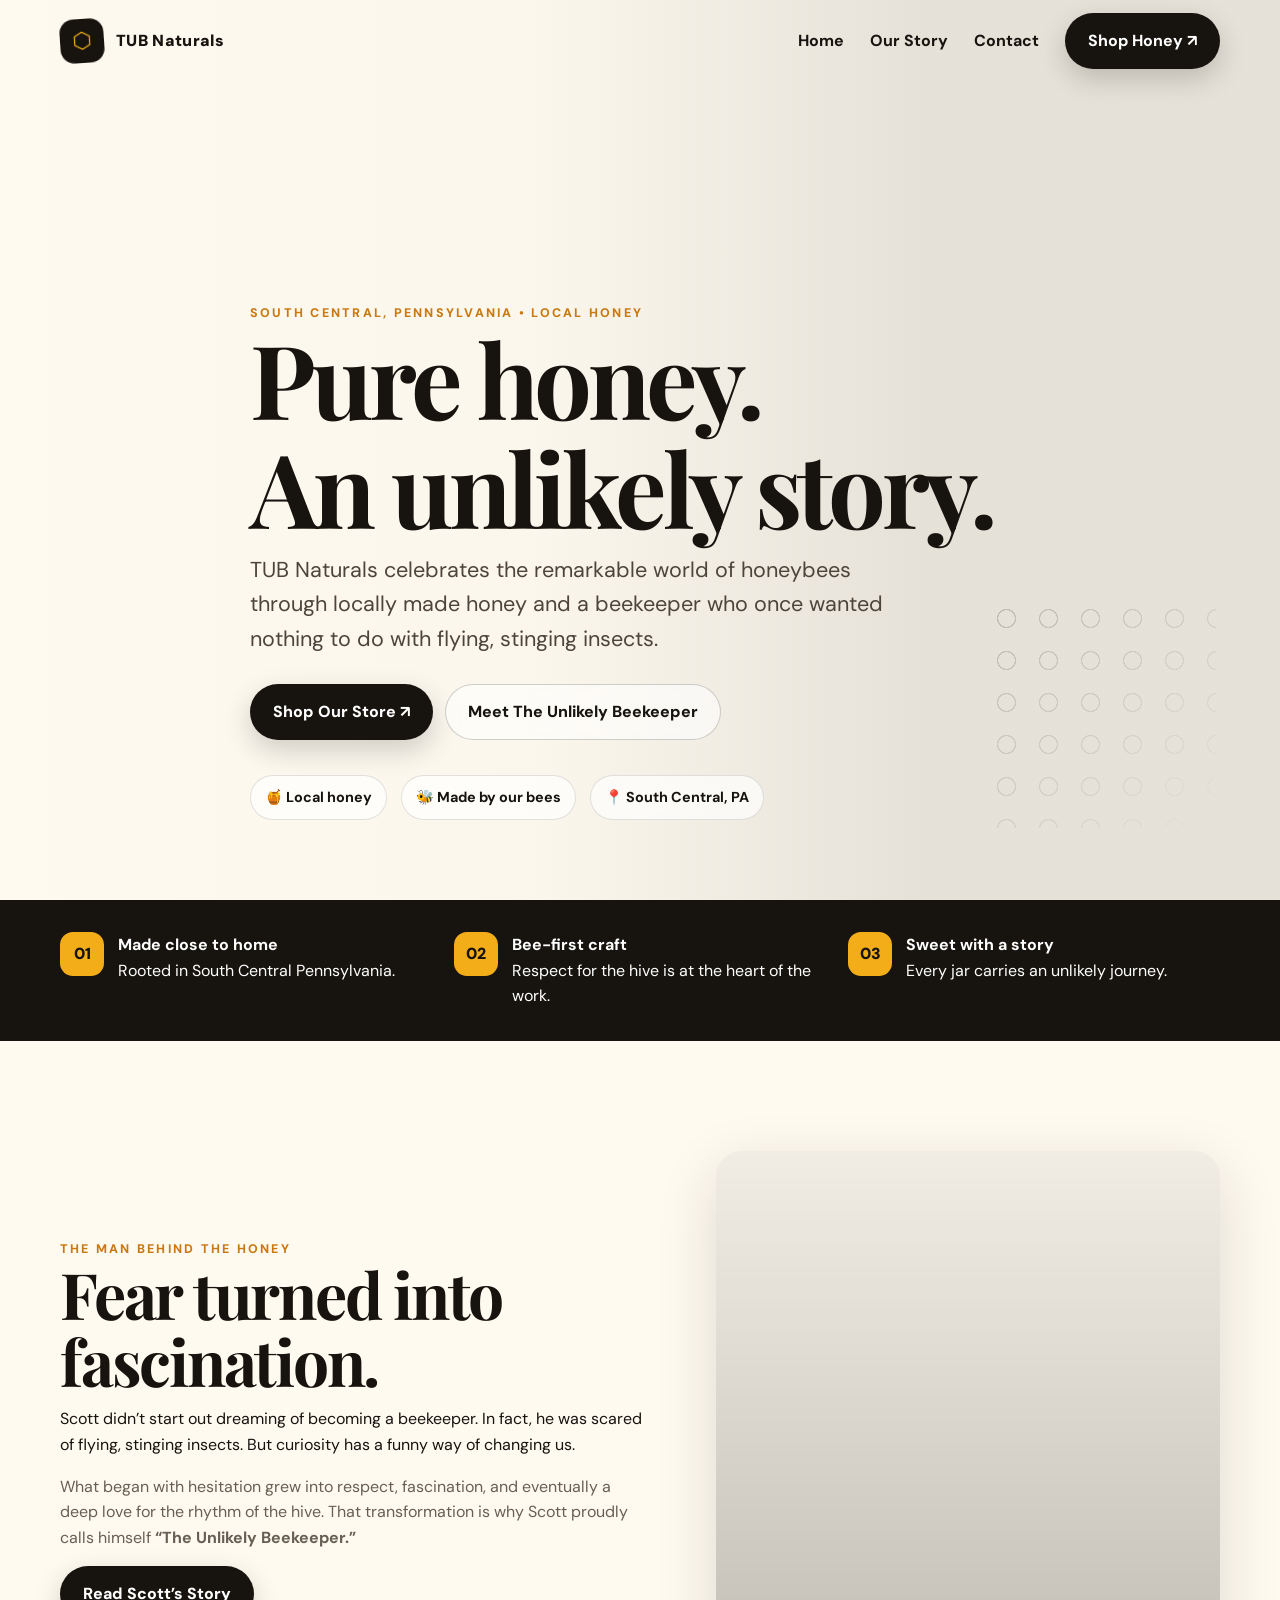
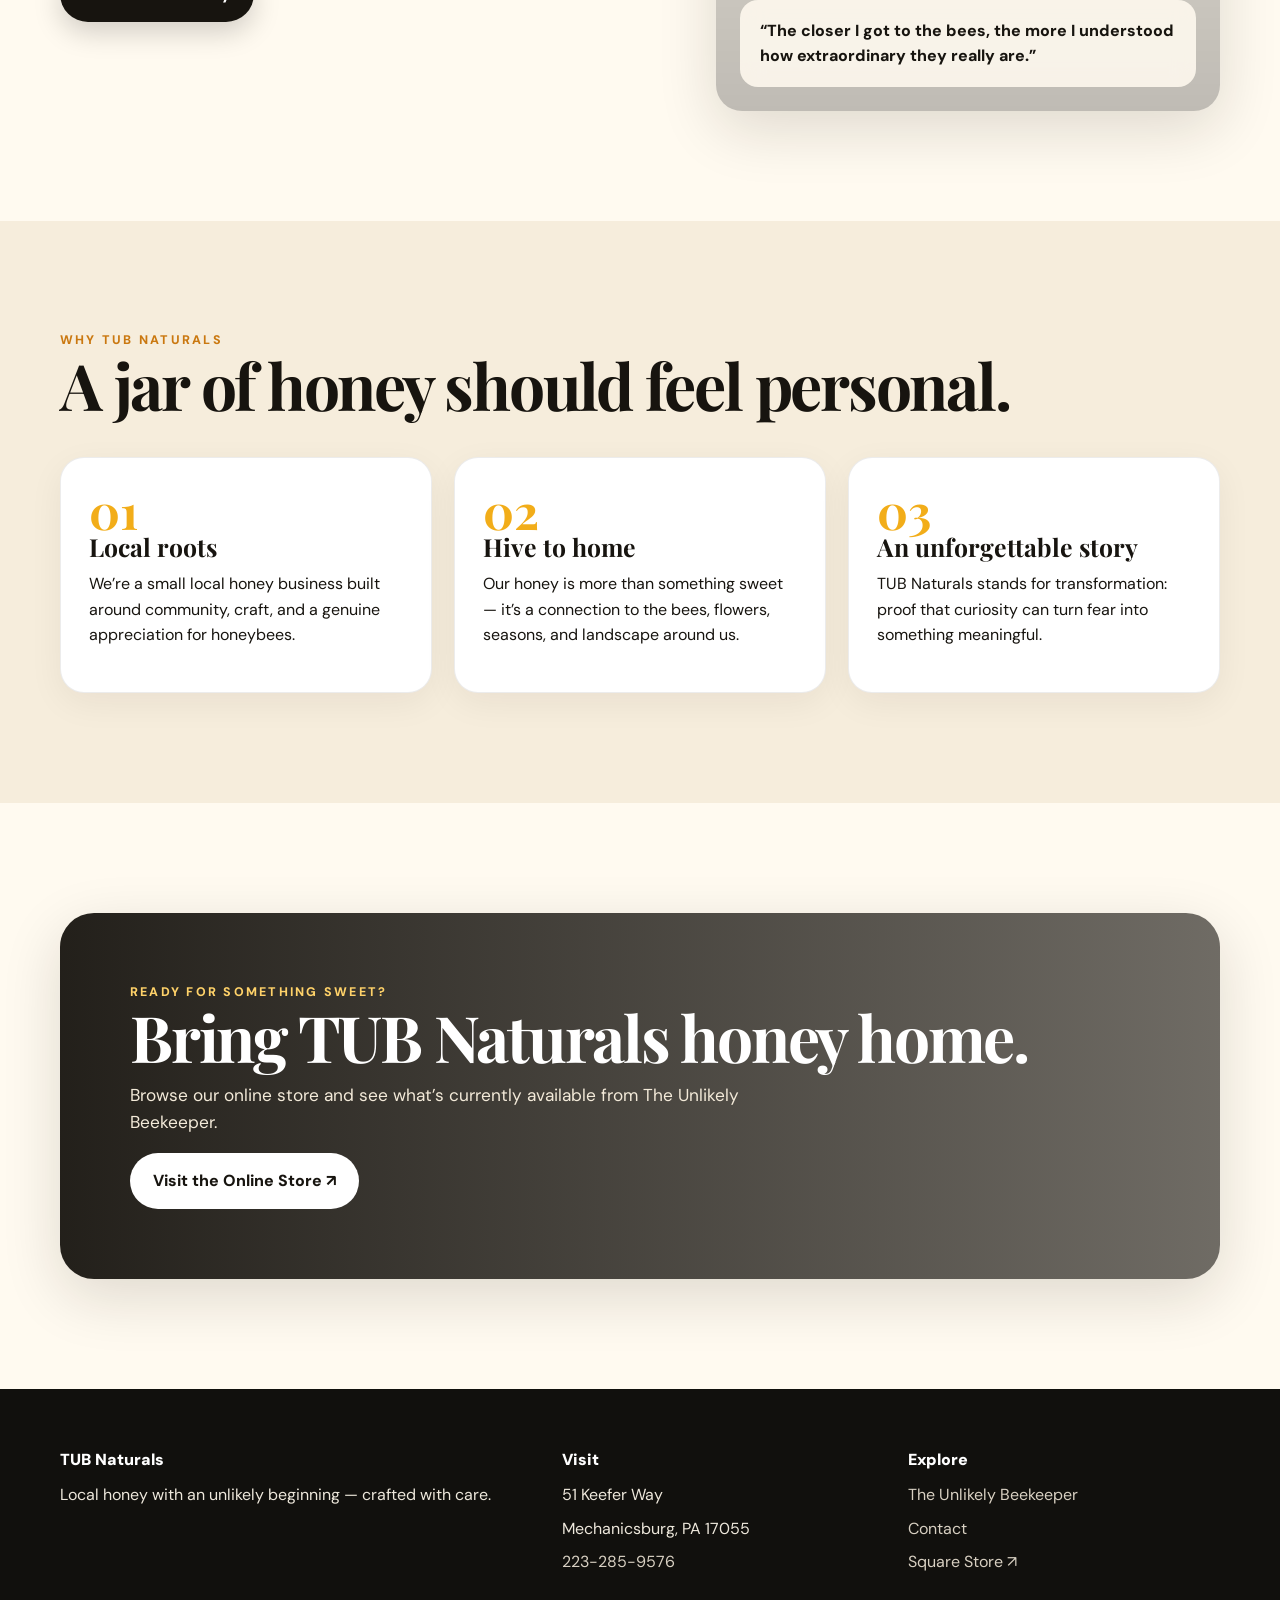
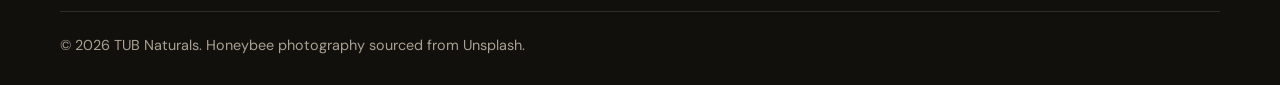
==== commit 028fdaeb: "index.html" ====
--- a/index.html
+++ b/index.html
@@ -28,7 +28,7 @@
 <main>
   <section class="hero">
     <div class="container hero-inner">
-      <div class="eyebrow">Mechanicsburg, Pennsylvania • Local Honey</div>
+      <div class="eyebrow">South Central, Pennsylvania • Local Honey</div>
       <h1>Pure honey.<br>An unlikely story.</h1>
       <p class="lead">TUB Naturals celebrates the remarkable world of honeybees through locally made honey and a beekeeper who once wanted nothing to do with flying, stinging insects.</p>
       <div class="hero-actions">
@@ -37,15 +37,15 @@
       </div>
       <div class="badge-row">
         <span class="badge">🍯 Local honey</span>
-        <span class="badge">🐝 Beekeeper-made</span>
-        <span class="badge">📍 Mechanicsburg, PA</span>
+        <span class="badge">🐝 Made by our bees</span>
+        <span class="badge">📍 South Central, PA</span>
       </div>
     </div>
   </section>
 
   <section class="feature-strip">
     <div class="container">
-      <div class="feature"><div class="feature-icon">01</div><div><strong>Made close to home</strong><br><span>Rooted in the Mechanicsburg community.</span></div></div>
+      <div class="feature"><div class="feature-icon">01</div><div><strong>Made close to home</strong><br><span>Rooted in South Central Pennsylvania.</span></div></div>
       <div class="feature"><div class="feature-icon">02</div><div><strong>Bee-first craft</strong><br><span>Respect for the hive is at the heart of the work.</span></div></div>
       <div class="feature"><div class="feature-icon">03</div><div><strong>Sweet with a story</strong><br><span>Every jar carries an unlikely journey.</span></div></div>
     </div>
@@ -82,7 +82,7 @@
     <div class="container">
       <div class="cta reveal">
         <div class="eyebrow" style="color:#ffd269">Ready for something sweet?</div>
-        <h2>Bring TUB Naturals home.</h2>
+        <h2>Bring TUB Naturals honey home.</h2>
         <p>Browse our online store and see what’s currently available from The Unlikely Beekeeper.</p>
         <a class="btn btn-light" href="https://tub-naturals.square.site/" target="_blank" rel="noopener">Visit the Online Store ↗</a>
       </div>
